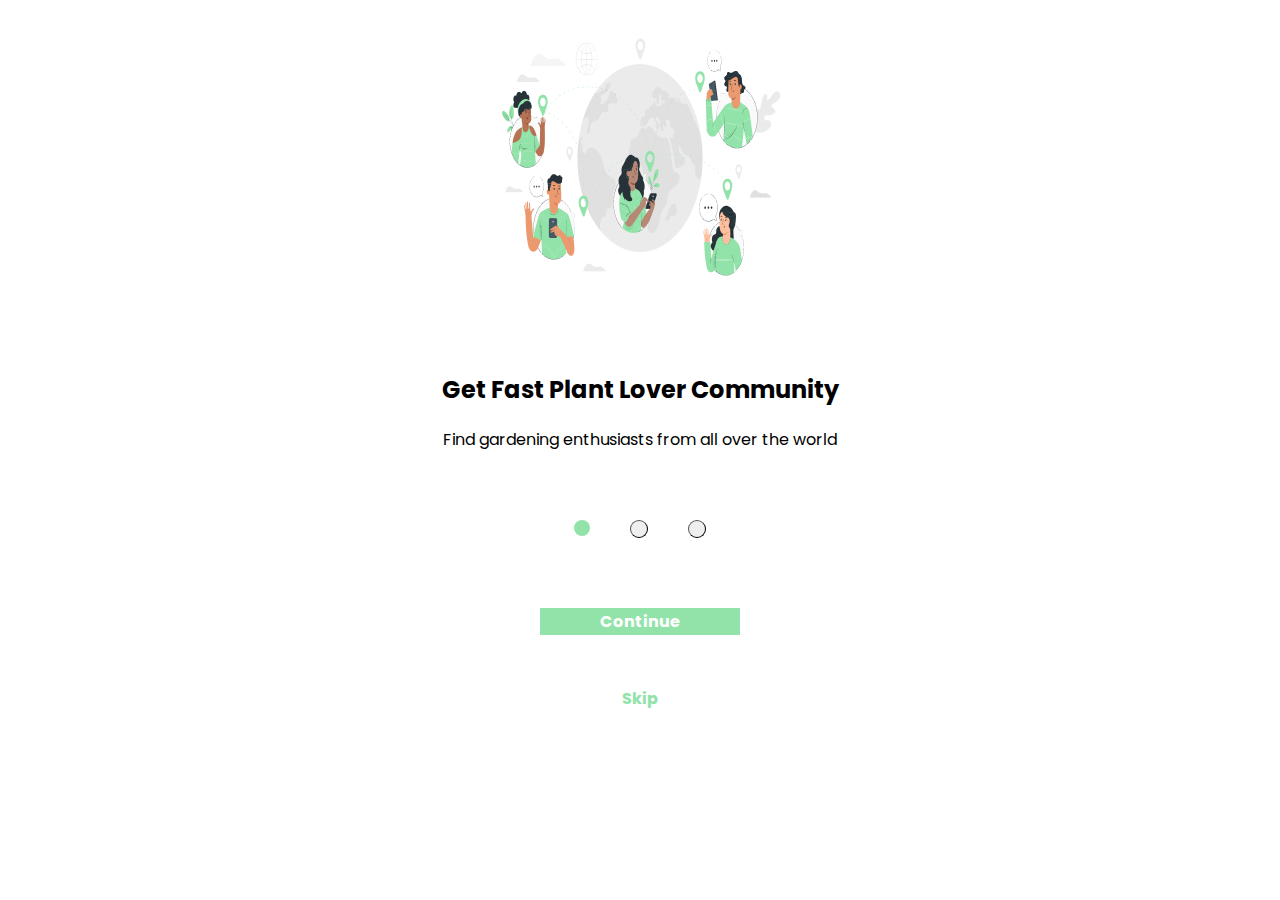
==== index.html @ 139d4350 "initial commit" ====
<!DOCTYPE html>
<html lang="en">
  <head>
    <meta charset="UTF-8" />
    <meta name="viewport" content="width=device-width" />
    <meta http-equiv="X-UA-Compatible" content="IE=edge" />
    <meta name="viewport" content="width=device-width, initial-scale=1.0" />
    <title>Plant Community</title>
    <link rel="preconnect" href="https://fonts.googleapis.com" />
    <link rel="preconnect" href="https://fonts.gstatic.com" crossorigin />
    <link
      href="https://fonts.googleapis.com/css2?family=Poppins:wght@300&display=swap"
      rel="stylesheet"
    />
    <link rel="stylesheet" href="/styles/style.css" />
  </head>
  <body>

    <div class="banner">
      <div class="banner-img">
        <img class="img" src="/imagens/community.png" />
      </div>
    </div>
    <section class="text">
      <h2 class="text-title">Get Fast Plant Lover Community</h2>
      <p class="text-des">Find gardening enthusiasts from all over the world</p>
    </section>

    <div class="navigation">
      <div class="nav">
        <button class="current"></button>
        <button></button>
        <button></button>
      </div>
    </div>

    <section class="btn">
      <div class="btn-container">
        <a href="secondPage.html">
          <button class="continue">Continue</button>
        </a>
        <a href="thirdPage.html"> <button class="skip">Skip</button></a>
      </div>
    </section>
  </body>
</html>
---- styles/style.css ----
*{
    font-family: 'Poppins', sans-serif;  
}

/* Imagem do banner */

.banner-img{
    width: 100%;
    display: flex;
    justify-content: center;
}

/* Título e descrição */
.text-title{
    margin-top: 4rem;
    display: flex;
    justify-content: center;
}

.text-des{
    display: flex;
    justify-content: center;
}

/* Navegação entre as páginas */

.nav{
    display: flex;
    justify-content: center;
    margin-top: 3rem;
}

.nav button{
    margin: 20px;
    display: inline;
    padding: 8px;
    width: 5px;
    height: 3px;
    border-width: thin;
    border-radius: 50%;
}

.current{
    background: #92E3A9;
    border: none;
}


/* Botões de ações */

.btn-container{
    display: flex;
    justify-content: center;
    flex-direction: column;
}

a{
    display: flex;
    justify-content: center;
    text-decoration: none;
}

button{
    font-size: 1rem;
    font-weight: bold;
}

.continue{
    margin-top: 50px;
    margin-bottom: 50px;
    width: 200px;
    align-self: center;
    border: none;
    background: #92E3A9;
    color: white;
}

.continue:hover{
    cursor: pointer;
    background: black;
    color: #92E3A9;
    transition: 300ms;
}

.skip{
    margin-bottom: 12px;
    width: 200px;
    align-self: center;
    border: none;
    background: white;
    color: #92E3A9;
}

.skip:hover{
    cursor: pointer;
    color: black;
}

@media screen and (max-width: 480px){
    .text, .text-title, .text-des{
        width: auto;
    }

    .text-des, .text-title{
        text-align: center;
        align-content: center;
    }
}
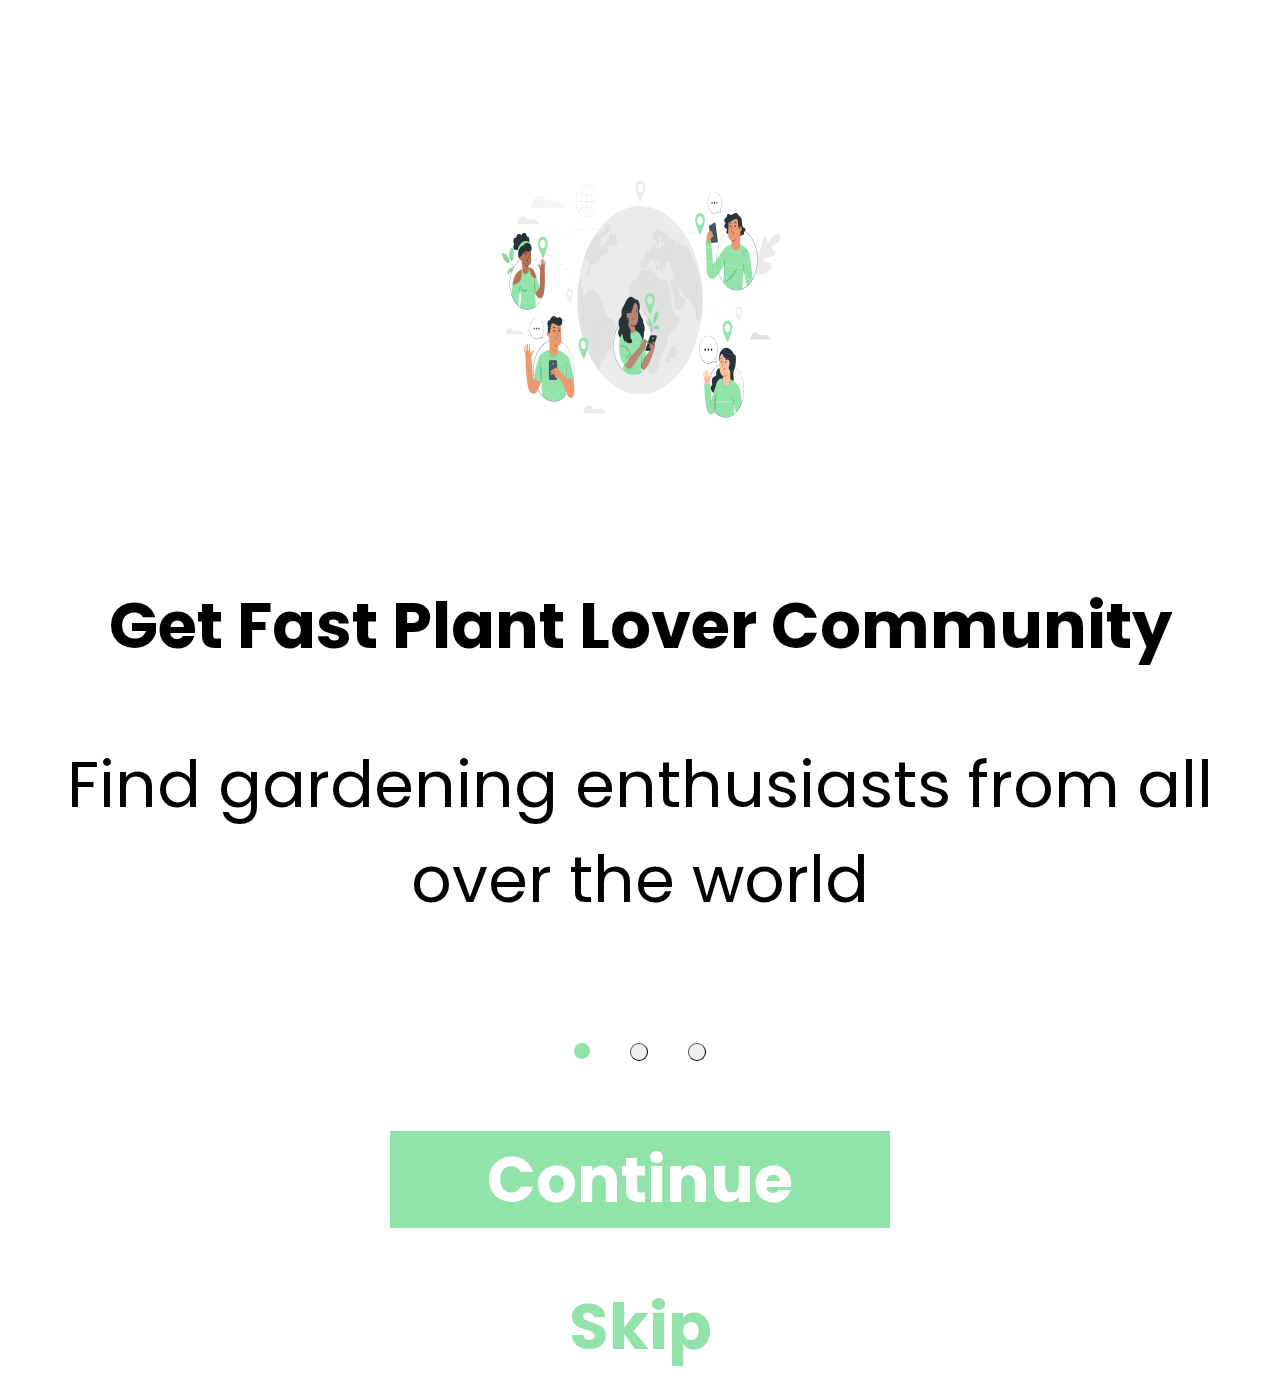
==== commit d14c3691: "Ajustando a responsavidade para alguns dispositivos" ====
--- a/index.html
+++ b/index.html
@@ -8,6 +8,7 @@
     <title>Plant Community</title>
     <link rel="preconnect" href="https://fonts.googleapis.com" />
     <link rel="preconnect" href="https://fonts.gstatic.com" crossorigin />
+    <link rel="shortcut icon" type="image/x-icon" href="src/favicon.ico"/>
     <link
       href="https://fonts.googleapis.com/css2?family=Poppins:wght@300&display=swap"
       rel="stylesheet"
@@ -16,23 +17,24 @@
   </head>
   <body>
 
-    <div class="banner">
+    <section class="banner">
       <div class="banner-img">
-        <img class="img" src="/imagens/community.png" />
+        <img class="img" src="/src/community.png" />
       </div>
     </div>
+
     <section class="text">
       <h2 class="text-title">Get Fast Plant Lover Community</h2>
       <p class="text-des">Find gardening enthusiasts from all over the world</p>
     </section>
 
-    <div class="navigation">
+    <section class="navigation">
       <div class="nav">
         <button class="current"></button>
         <button></button>
         <button></button>
       </div>
-    </div>
+    </section>
 
     <section class="btn">
       <div class="btn-container">
--- a/styles/style.css
+++ b/styles/style.css
@@ -96,6 +96,9 @@
     color: black;
 }
 
+
+/* Responsividade */
+
 @media screen and (max-width: 480px){
     .text, .text-title, .text-des{
         width: auto;
@@ -106,3 +109,39 @@
         align-content: center;
     }
 }
+
+@media screen and (min-width: 410px) {
+    .banner-img{
+        margin-top: 150px;
+    }
+}
+
+@media screen and (min-width: 900px) {
+    *{
+        font-size: 1.5rem;
+    }
+    img{
+        width:300px ;
+    } 
+}
+@media screen and (min-width: 1200px) {
+    *{
+        font-size: 2rem;
+    }
+    img{
+        width:300px ;
+    } 
+    .text-des{
+        text-align: center;
+        align-content: center;
+    }
+    .btn-container{
+        
+    }
+    button{
+        font-size: 2rem;
+    }
+    .continue{
+        width: 500px;
+    }
+}
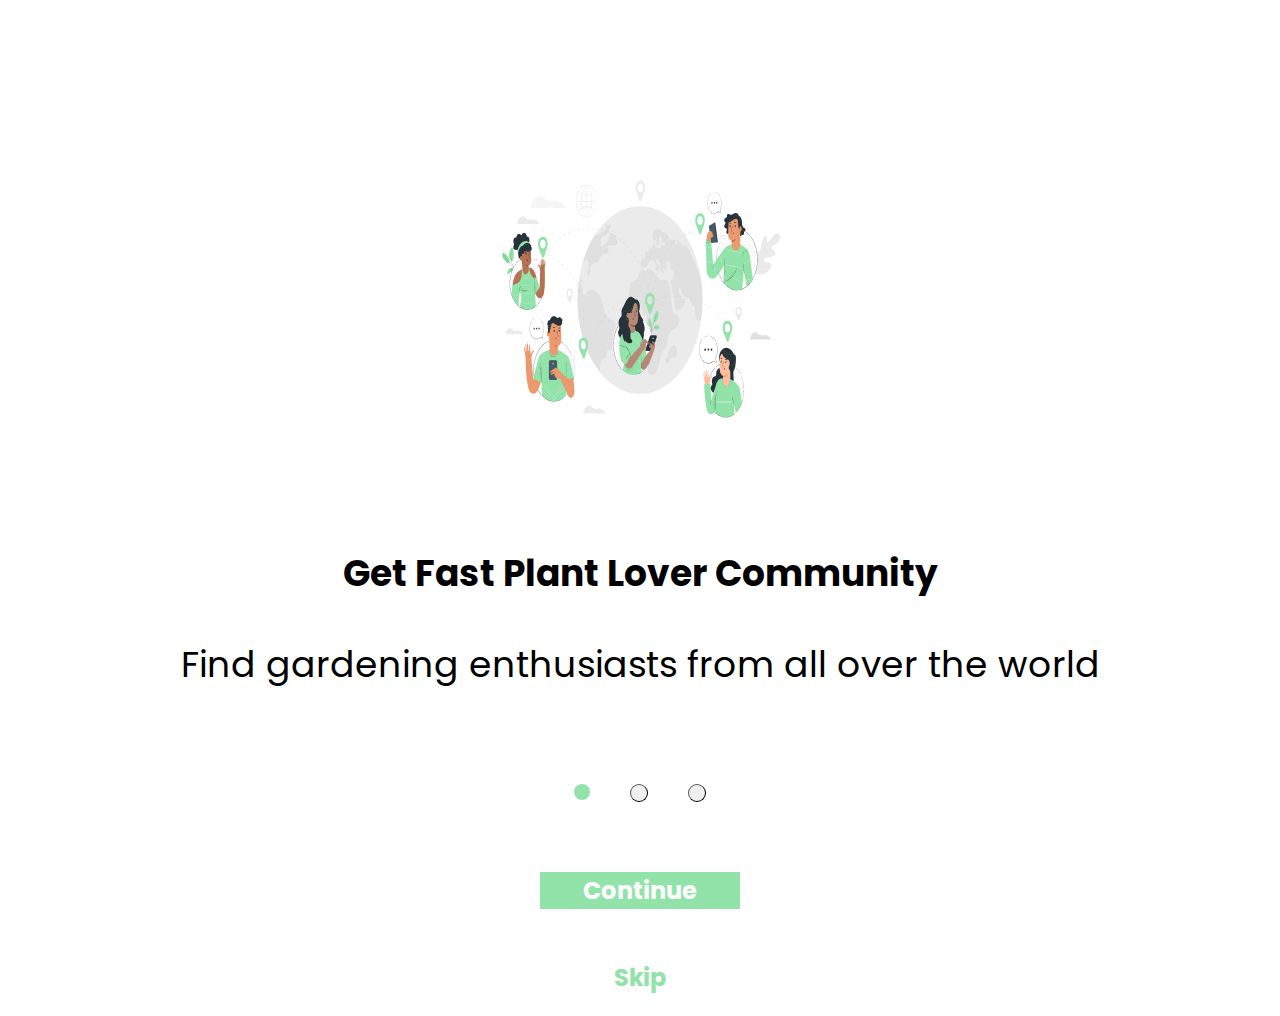
==== commit 50306131: "Ajustes finais de estilo e de responsividade" ====
--- a/index.html
+++ b/index.html
@@ -21,7 +21,7 @@
       <div class="banner-img">
         <img class="img" src="/src/community.png" />
       </div>
-    </div>
+    </section>
 
     <section class="text">
       <h2 class="text-title">Get Fast Plant Lover Community</h2>
--- a/styles/style.css
+++ b/styles/style.css
@@ -5,6 +5,7 @@
 /* Imagem do banner */
 
 .banner-img{
+    margin: 0;
     width: 100%;
     display: flex;
     justify-content: center;
@@ -124,24 +125,4 @@
         width:300px ;
     } 
 }
-@media screen and (min-width: 1200px) {
-    *{
-        font-size: 2rem;
-    }
-    img{
-        width:300px ;
-    } 
-    .text-des{
-        text-align: center;
-        align-content: center;
-    }
-    .btn-container{
-        
-    }
-    button{
-        font-size: 2rem;
-    }
-    .continue{
-        width: 500px;
-    }
-}
+
